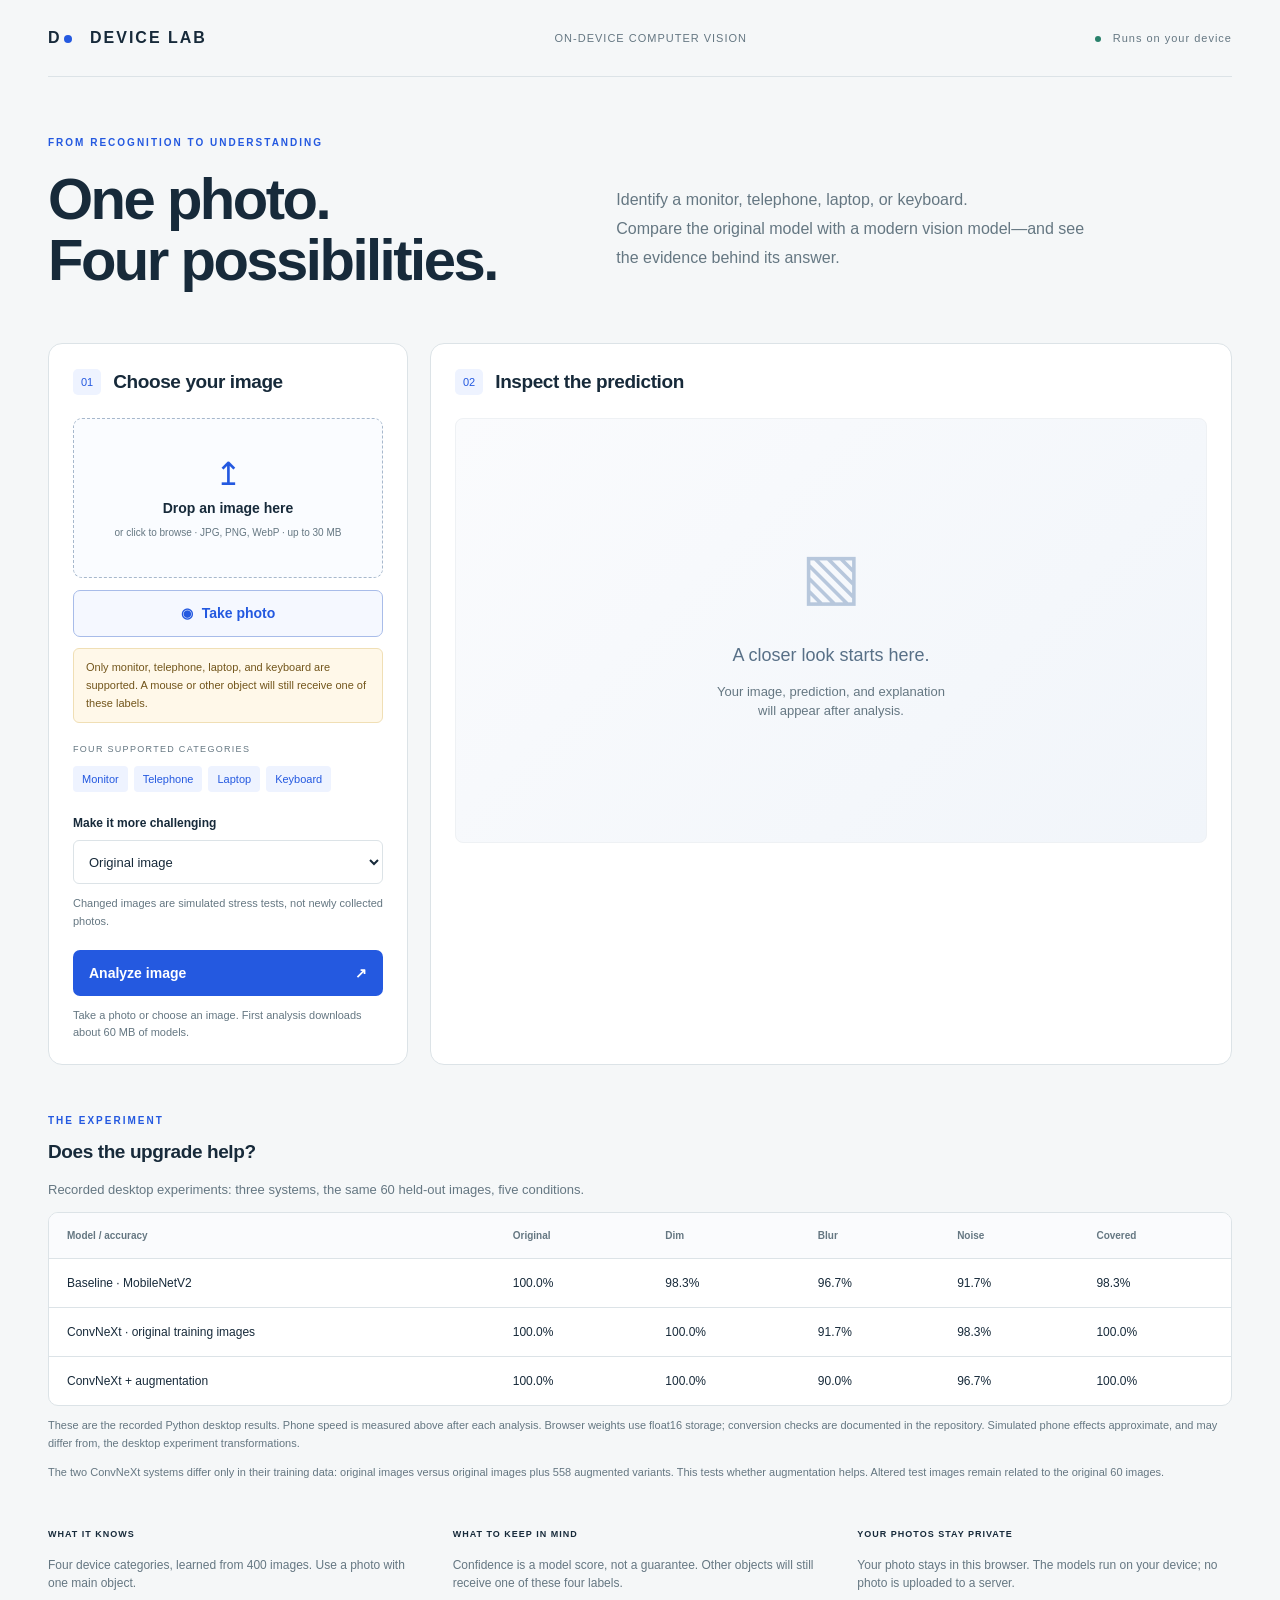
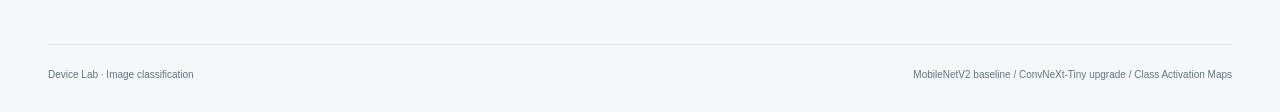
==== phone-site/index.html @ e1032401 "Publish Device Lab browser classifier and reproducible experiments" ====
<!doctype html>
<html lang="en"><head><meta charset="utf-8"><meta name="viewport" content="width=device-width,initial-scale=1"><title>Device Lab · Computer Vision</title><link rel="stylesheet" href="./assets/style.css?v=3"></head>
<body><div class="shell"><header><a class="brand" href="./">D<span class="brand-dot"></span> DEVICE LAB</a><span class="course">ON-DEVICE COMPUTER VISION</span><span class="local"><i></i> Runs on your device</span></header>
<main><div class="intro"><p class="eyebrow">FROM RECOGNITION TO UNDERSTANDING</p><h1>One photo.<br>Four possibilities.</h1><p class="lede">Identify a monitor, telephone, laptop, or keyboard.<br>Compare the original model with a modern vision model—and see the evidence behind its answer.</p></div>
<div class="workspace"><section class="panel input-panel"><div class="panel-heading"><span class="step">01</span><h2>Choose your image</h2></div><label class="upload" id="dropzone" tabindex="0"><input id="file" type="file" accept="image/*"><span class="upload-icon">↥</span><strong id="filename">Drop an image here</strong><span>or click to browse · JPG, PNG, WebP · up to 30 MB</span></label><label class="camera-button" tabindex="0" id="camera-button"><input id="camera" type="file" accept="image/*" capture="environment"><span aria-hidden="true">◉</span> Take photo</label><p class="supported-note">Only monitor, telephone, laptop, and keyboard are supported. A mouse or other object will still receive one of these labels.</p><div class="sample-label">FOUR SUPPORTED CATEGORIES</div><div class="category-chips"><span>Monitor</span><span>Telephone</span><span>Laptop</span><span>Keyboard</span></div><label class="field-label" for="condition">Make it more challenging</label><select id="condition"><option value="clean">Original image</option><option value="dim">Dim lighting</option><option value="blur">Blur</option><option value="noise">Image noise</option><option value="occlusion">Partly covered</option></select><p class="hint">Changed images are simulated stress tests, not newly collected photos.</p><button class="primary" id="predict">Analyze image <span>↗</span></button><p class="status" id="status" role="status" aria-live="polite">Take a photo or choose an image. First analysis downloads about 60 MB of models.</p></section>
<section class="panel output-panel"><div class="panel-heading"><span class="step">02</span><h2>Inspect the prediction</h2></div><div id="empty" class="empty"><div class="empty-symbol">▧</div><h3>A closer look starts here.</h3><p>Your image, prediction, and explanation<br>will appear after analysis.</p></div><div id="output" hidden><div class="image-pair"><figure><img id="input-image" alt="Image used by the models"><figcaption id="input-caption">Model input</figcaption></figure><figure><img id="heatmap-image" alt="Class activation map showing positive evidence for the modern model prediction"><figcaption>Modern model · evidence map</figcaption></figure></div><div class="verdicts"><div class="verdict"><span>BASELINE · MOBILENETV2</span><strong id="old-label"></strong><p id="old-detail"></p></div><div class="verdict modern"><span>CONVNEXT-TINY + AUGMENTATION</span><strong id="new-label"></strong><p id="new-detail"></p></div></div><div id="bars" class="bars"></div><p class="explain-note">The map explains the selected four-class label, even if the object is unsupported. Brighter areas show positive evidence for the modern model's chosen class. This is a Class Activation Map, not a precise object outline or proof of correctness.</p><p class="hint" id="runtime"></p><p class="hint" id="session-average"></p></div></section></div>
<section class="results-section"><div><p class="eyebrow">THE EXPERIMENT</p><h2>Does the upgrade help?</h2><p>Recorded desktop experiments: three systems, the same 60 held-out images, five conditions.</p></div><div class="table-wrap"><table><thead><tr><th>Model / accuracy</th><th>Original</th><th>Dim</th><th>Blur</th><th>Noise</th><th>Covered</th></tr></thead><tbody id="metrics"><tr><td colspan="6">Loading recorded results…</td></tr></tbody></table></div><p class="hint" id="benchmark"></p><p class="hint">The two ConvNeXt systems differ only in their training data: original images versus original images plus 558 augmented variants. This tests whether augmentation helps. Altered test images remain related to the original 60 images.</p></section>
<section class="notes"><div><span>WHAT IT KNOWS</span><p>Four device categories, learned from 400 images. Use a photo with one main object.</p></div><div><span>WHAT TO KEEP IN MIND</span><p>Confidence is a model score, not a guarantee. Other objects will still receive one of these four labels.</p></div><div><span>YOUR PHOTOS STAY PRIVATE</span><p>Your photo stays in this browser. The models run on your device; no photo is uploaded to a server.</p></div></section></main><footer><span>Device Lab · Image classification</span><span>MobileNetV2 baseline / ConvNeXt-Tiny upgrade / Class Activation Maps</span></footer></div><script src="./assets/tf.min.js"></script><script src="./assets/tf-backend-wasm.js"></script><script type="module" src="./assets/app.mjs?v=3"></script></body></html>
---- phone-site/assets/style.css ----
:root{--ink:#172a3a;--muted:#657782;--line:#dce3e7;--blue:#2459e0;--paper:#f5f7f8}*{box-sizing:border-box}body{margin:0;background:var(--paper);color:var(--ink);font:15px/1.5 'Segoe UI',Arial,sans-serif}.shell{max-width:1280px;margin:auto;padding:0 48px}header{display:flex;align-items:center;justify-content:space-between;padding:26px 0;border-bottom:1px solid var(--line);gap:20px}.brand{font-size:16px;letter-spacing:2px;font-weight:800;text-decoration:none;color:var(--ink);white-space:nowrap}.brand-dot{display:inline-block;width:8px;height:8px;background:var(--blue);border-radius:50%;margin:0 12px 0 2px}.course,.local{font-size:11px;letter-spacing:1px;color:var(--muted)}.local i{display:inline-block;width:6px;height:6px;background:#29816b;border-radius:50%;margin-right:8px}.intro{padding:48px 0 32px;position:relative}.eyebrow{font-size:10px;letter-spacing:2px;color:var(--blue);font-weight:700}h1{font-size:58px;line-height:1.06;letter-spacing:-2.5px;margin:18px 0 20px;font-weight:650}.lede{position:absolute;left:48%;top:93px;color:var(--muted);font-size:16px;line-height:1.8;max-width:480px}.workspace{display:grid;grid-template-columns:360px 1fr;gap:22px}.panel{background:white;border:1px solid var(--line);border-radius:14px;padding:24px}.panel-heading{display:flex;align-items:center;gap:12px;margin-bottom:22px}.step{color:var(--blue);font-size:11px;background:#eef3ff;padding:5px 8px;border-radius:5px}h2{font-size:19px;font-weight:650;letter-spacing:-.4px;margin:0}.upload{display:flex;position:relative;flex-direction:column;align-items:center;justify-content:center;min-height:160px;border:1px dashed #a7b8cc;border-radius:9px;background:#fafcff;cursor:pointer;text-align:center;padding:16px;gap:6px}.upload:hover,.upload.dragover{background:#edf3ff;border-color:var(--blue)}.upload input{position:absolute;width:1px;height:1px;opacity:0}.upload-icon{font-size:32px;color:var(--blue);line-height:1.1}.upload strong{font-size:14px;max-width:250px;overflow:hidden;text-overflow:ellipsis;white-space:nowrap}.upload>span:last-child{font-size:10px;color:var(--muted)}.sample-label{font-size:9px;letter-spacing:1.3px;color:var(--muted);margin:20px 0 9px}.samples{display:grid;grid-template-columns:repeat(4,1fr);gap:7px}.sample{padding:5px 4px;border:1px solid var(--line);background:white;border-radius:6px;cursor:pointer;color:var(--muted);font-size:9px}.sample img{width:100%;height:44px;object-fit:cover;border-radius:3px;display:block;margin-bottom:4px}.sample.active{border-color:var(--blue);background:#eef3ff;color:var(--blue)}.field-label{display:block;margin:22px 0 8px;font-size:12px;font-weight:600}select{width:100%;padding:11px;border:1px solid var(--line);border-radius:6px;background:white;color:var(--ink);font:inherit;font-size:13px}.hint{font-size:11px;color:var(--muted);line-height:1.6}.primary{display:flex;justify-content:space-between;align-items:center;width:100%;background:var(--blue);color:white;border:0;border-radius:7px;padding:13px 16px;margin-top:20px;font-size:14px;font-weight:600;cursor:pointer}.primary:hover{background:#1947bf}.primary:disabled{opacity:.55;cursor:wait}.status{font-size:11px;color:var(--muted);min-height:32px;margin-bottom:0}.status.error{color:#a72c35}.empty{min-height:425px;display:flex;align-items:center;justify-content:center;flex-direction:column;text-align:center;background:linear-gradient(135deg,#fafbfd,#f1f5fa);border:1px solid #eef1f4;border-radius:8px;color:var(--muted)}.empty-symbol{font-size:64px;font-weight:200;color:#b7c7dc}.empty h3{font-size:18px;font-weight:500;color:#587087;margin-bottom:0}.empty p{font-size:13px}.image-pair{display:grid;grid-template-columns:1fr 1fr;gap:12px}figure{margin:0}figure img{width:100%;aspect-ratio:1;object-fit:contain;background:#eef1f5;border-radius:7px}figcaption{font-size:10px;color:var(--muted);padding:6px 0}.verdicts{display:grid;grid-template-columns:1fr 1fr;gap:12px;margin:12px 0 16px}.verdict{border:1px solid var(--line);border-radius:7px;padding:12px}.verdict>span{font-size:8px;letter-spacing:.8px;display:block;color:var(--muted)}.verdict strong{font-size:21px;text-transform:capitalize}.verdict p{font-size:10px;margin:3px 0 0;color:var(--muted)}.verdict.modern{background:#eff4ff;border-color:#c5d5ff}.verdict.modern strong{color:var(--blue)}.bar-row{display:grid;grid-template-columns:80px 1fr 40px;align-items:center;gap:10px;font-size:10px;margin:5px 0}.bar-track{background:#edf1f5;height:5px;border-radius:5px;overflow:hidden}.bar-track div{height:100%;background:var(--blue)}.bar-value{text-align:right;color:var(--muted)}.explain-note{font-size:11px;color:var(--muted);border-top:1px solid var(--line);padding-top:12px;margin-bottom:0}.results-section{margin-top:48px}.results-section>div:first-child>p:last-child{color:var(--muted);font-size:13px}.table-wrap{overflow:auto;background:white;border:1px solid var(--line);border-radius:10px}table{border-collapse:collapse;width:100%;font-size:12px;text-align:left;white-space:nowrap}th,td{padding:15px 18px;border-bottom:1px solid var(--line)}th{font-size:10px;font-weight:600;color:var(--muted);background:#fafbfd}tbody tr:last-child td{border-bottom:0}.notes{display:grid;grid-template-columns:repeat(3,1fr);gap:30px;margin:40px 0}.notes span{font-size:9px;letter-spacing:1px;font-weight:700}.notes p{font-size:12px;color:var(--muted)}footer{display:flex;justify-content:space-between;border-top:1px solid var(--line);padding:22px 0 30px;font-size:10px;color:var(--muted);gap:20px}:focus-visible{outline:3px solid #91adff;outline-offset:3px}[hidden]{display:none!important}@media(min-width:1500px){.shell{max-width:1400px}.workspace{grid-template-columns:400px 1fr}.lede{left:45%}}@media(max-width:900px){.shell{padding:0 22px}.course{display:none}.lede{position:static;max-width:none}.intro{padding-top:30px}h1{font-size:46px}.workspace{grid-template-columns:1fr}.empty{min-height:260px}.notes{grid-template-columns:1fr;gap:12px}footer{flex-direction:column}.results-section{margin-top:28px}}@media(prefers-reduced-motion:no-preference){.panel{animation:appear .4s ease-out}@keyframes appear{from{opacity:.4;transform:translateY(8px)}to{opacity:1;transform:none}}}

.camera-button{position:relative;display:flex;align-items:center;justify-content:center;gap:9px;width:100%;padding:12px;margin-top:12px;border:1px solid #a8bce9;color:#2459e0;border-radius:7px;font-weight:600;font-size:14px;cursor:pointer;background:#f5f8ff;min-height:46px}.camera-button input{position:absolute;width:1px;height:1px;opacity:0}.camera-button:hover{background:#eaf0ff}.supported-note{font-size:11px;line-height:1.6;padding:10px 12px;background:#fff8e9;border:1px solid #f0dfb5;border-radius:6px;color:#72551b}.primary{min-height:46px}select{min-height:44px}@media(max-width:480px){.shell{padding:0 14px}header{padding:18px 0}.brand{font-size:13px}.local{font-size:9px;letter-spacing:0}.panel{padding:17px}h1{font-size:40px}.lede{font-size:14px}.image-pair{gap:8px}.verdicts{grid-template-columns:1fr}.verdict strong{font-size:22px}th,td{padding:12px}.intro{padding-bottom:20px}}

.category-chips{display:flex;flex-wrap:wrap;gap:6px}.category-chips span{padding:5px 9px;background:#eef3ff;color:#2459e0;border-radius:4px;font-size:11px}.status{overflow-wrap:anywhere}.runtime-warning{color:#805900}body{overflow-x:hidden}header{flex-wrap:wrap}.model-progress{accent-color:#2459e0}
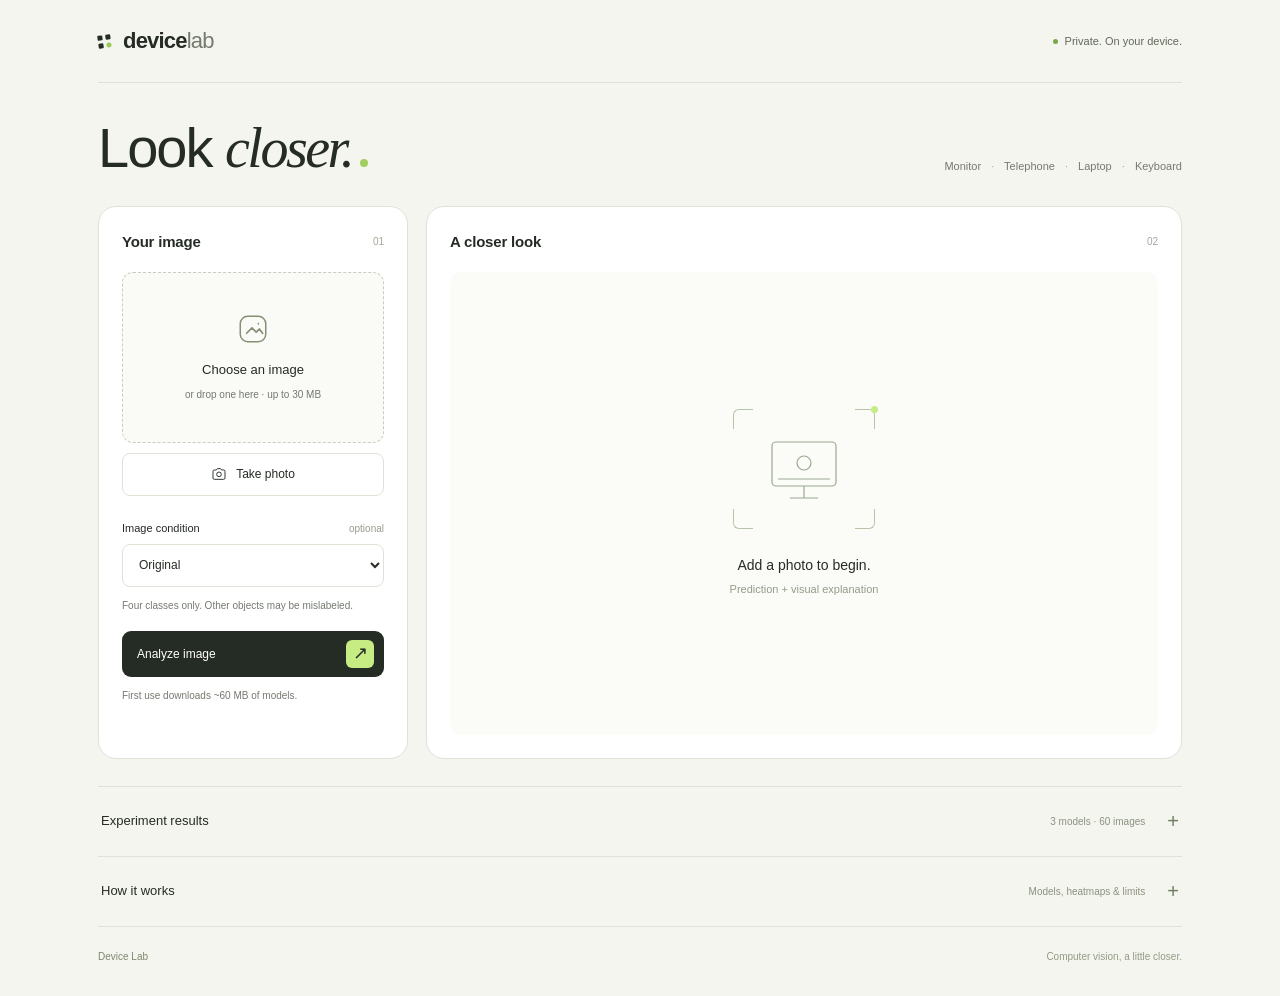
==== commit b41c1825: "Simplify Device Lab with a focused photo workspace and expandable details" ====
--- a/phone-site/index.html
+++ b/phone-site/index.html
@@ -1,8 +1,86 @@
-<!doctype html>
-<html lang="en"><head><meta charset="utf-8"><meta name="viewport" content="width=device-width,initial-scale=1"><title>Device Lab · Computer Vision</title><link rel="stylesheet" href="./assets/style.css?v=3"></head>
-<body><div class="shell"><header><a class="brand" href="./">D<span class="brand-dot"></span> DEVICE LAB</a><span class="course">ON-DEVICE COMPUTER VISION</span><span class="local"><i></i> Runs on your device</span></header>
-<main><div class="intro"><p class="eyebrow">FROM RECOGNITION TO UNDERSTANDING</p><h1>One photo.<br>Four possibilities.</h1><p class="lede">Identify a monitor, telephone, laptop, or keyboard.<br>Compare the original model with a modern vision model—and see the evidence behind its answer.</p></div>
-<div class="workspace"><section class="panel input-panel"><div class="panel-heading"><span class="step">01</span><h2>Choose your image</h2></div><label class="upload" id="dropzone" tabindex="0"><input id="file" type="file" accept="image/*"><span class="upload-icon">↥</span><strong id="filename">Drop an image here</strong><span>or click to browse · JPG, PNG, WebP · up to 30 MB</span></label><label class="camera-button" tabindex="0" id="camera-button"><input id="camera" type="file" accept="image/*" capture="environment"><span aria-hidden="true">◉</span> Take photo</label><p class="supported-note">Only monitor, telephone, laptop, and keyboard are supported. A mouse or other object will still receive one of these labels.</p><div class="sample-label">FOUR SUPPORTED CATEGORIES</div><div class="category-chips"><span>Monitor</span><span>Telephone</span><span>Laptop</span><span>Keyboard</span></div><label class="field-label" for="condition">Make it more challenging</label><select id="condition"><option value="clean">Original image</option><option value="dim">Dim lighting</option><option value="blur">Blur</option><option value="noise">Image noise</option><option value="occlusion">Partly covered</option></select><p class="hint">Changed images are simulated stress tests, not newly collected photos.</p><button class="primary" id="predict">Analyze image <span>↗</span></button><p class="status" id="status" role="status" aria-live="polite">Take a photo or choose an image. First analysis downloads about 60 MB of models.</p></section>
-<section class="panel output-panel"><div class="panel-heading"><span class="step">02</span><h2>Inspect the prediction</h2></div><div id="empty" class="empty"><div class="empty-symbol">▧</div><h3>A closer look starts here.</h3><p>Your image, prediction, and explanation<br>will appear after analysis.</p></div><div id="output" hidden><div class="image-pair"><figure><img id="input-image" alt="Image used by the models"><figcaption id="input-caption">Model input</figcaption></figure><figure><img id="heatmap-image" alt="Class activation map showing positive evidence for the modern model prediction"><figcaption>Modern model · evidence map</figcaption></figure></div><div class="verdicts"><div class="verdict"><span>BASELINE · MOBILENETV2</span><strong id="old-label"></strong><p id="old-detail"></p></div><div class="verdict modern"><span>CONVNEXT-TINY + AUGMENTATION</span><strong id="new-label"></strong><p id="new-detail"></p></div></div><div id="bars" class="bars"></div><p class="explain-note">The map explains the selected four-class label, even if the object is unsupported. Brighter areas show positive evidence for the modern model's chosen class. This is a Class Activation Map, not a precise object outline or proof of correctness.</p><p class="hint" id="runtime"></p><p class="hint" id="session-average"></p></div></section></div>
-<section class="results-section"><div><p class="eyebrow">THE EXPERIMENT</p><h2>Does the upgrade help?</h2><p>Recorded desktop experiments: three systems, the same 60 held-out images, five conditions.</p></div><div class="table-wrap"><table><thead><tr><th>Model / accuracy</th><th>Original</th><th>Dim</th><th>Blur</th><th>Noise</th><th>Covered</th></tr></thead><tbody id="metrics"><tr><td colspan="6">Loading recorded results…</td></tr></tbody></table></div><p class="hint" id="benchmark"></p><p class="hint">The two ConvNeXt systems differ only in their training data: original images versus original images plus 558 augmented variants. This tests whether augmentation helps. Altered test images remain related to the original 60 images.</p></section>
-<section class="notes"><div><span>WHAT IT KNOWS</span><p>Four device categories, learned from 400 images. Use a photo with one main object.</p></div><div><span>WHAT TO KEEP IN MIND</span><p>Confidence is a model score, not a guarantee. Other objects will still receive one of these four labels.</p></div><div><span>YOUR PHOTOS STAY PRIVATE</span><p>Your photo stays in this browser. The models run on your device; no photo is uploaded to a server.</p></div></section></main><footer><span>Device Lab · Image classification</span><span>MobileNetV2 baseline / ConvNeXt-Tiny upgrade / Class Activation Maps</span></footer></div><script src="./assets/tf.min.js"></script><script src="./assets/tf-backend-wasm.js"></script><script type="module" src="./assets/app.mjs?v=3"></script></body></html>
+﻿<!doctype html>
+<html lang="en">
+<head>
+  <meta charset="utf-8">
+  <meta name="viewport" content="width=device-width,initial-scale=1">
+  <meta name="theme-color" content="#f5f5ef">
+  <meta name="description" content="Recognize four device categories, compare two vision models, and explore their visual evidence. Photos stay on your device.">
+  <title>Device Lab — Look closer.</title>
+  <link rel="stylesheet" href="./assets/style.css?v=4">
+</head>
+<body>
+<div class="shell">
+  <header class="topbar">
+    <a class="brand" href="./" aria-label="Device Lab home"><span class="brand-mark" aria-hidden="true"><i></i><i></i><i></i><i></i></span>device<span class="brand-light">lab</span></a>
+    <span class="privacy-tag"><i aria-hidden="true"></i>Private. On your device.</span>
+  </header>
+  <main>
+    <section class="intro" aria-labelledby="page-title">
+      <h1 id="page-title">Look <em>closer.</em><span class="title-dot" aria-hidden="true"></span></h1>
+      <p class="categories">Monitor <span>·</span> Telephone <span>·</span> Laptop <span>·</span> Keyboard</p>
+    </section>
+    <div class="workspace">
+      <section class="panel input-panel" aria-labelledby="input-title">
+        <div class="panel-heading"><h2 id="input-title">Your image</h2><span class="small-index">01</span></div>
+        <label class="upload" id="dropzone" tabindex="0" aria-label="Choose or drop an image">
+          <input id="file" type="file" accept="image/*">
+          <img id="selected-preview" alt="Selected image preview" hidden>
+          <span class="upload-symbol" aria-hidden="true"><svg viewBox="0 0 32 32" fill="none"><rect x="4" y="4" width="24" height="24" rx="7" stroke="currentColor" stroke-width="1.4"/><path d="M10 20l5-5 4 4 3-3 3 4M21 11h.01" stroke="currentColor" stroke-width="1.6" stroke-linecap="round" stroke-linejoin="round"/></svg></span>
+          <strong id="filename">Choose an image</strong>
+          <span class="upload-hint">or drop one here · up to 30 MB</span>
+        </label>
+        <label class="camera-button" id="camera-button" tabindex="0"><input id="camera" type="file" accept="image/*" capture="environment"><svg viewBox="0 0 24 24" fill="none" aria-hidden="true"><path d="M8 6l1.5-2h5L16 6h3a2 2 0 012 2v10a2 2 0 01-2 2H5a2 2 0 01-2-2V8a2 2 0 012-2h3z" stroke="currentColor" stroke-width="1.4"/><circle cx="12" cy="12.5" r="3.5" stroke="currentColor" stroke-width="1.4"/></svg>Take photo</label>
+        <div class="condition-row"><label for="condition">Image condition</label><span>optional</span></div>
+        <select id="condition"><option value="clean">Original</option><option value="dim">Dim lighting</option><option value="blur">Blur</option><option value="noise">Noise</option><option value="occlusion">Partly covered</option></select>
+        <p class="scope-note">Four classes only. Other objects may be mislabeled.</p>
+        <button class="primary" id="predict"><span>Analyze image</span><span class="button-arrow" aria-hidden="true">↗</span></button>
+        <p class="status" id="status" role="status" aria-live="polite">First use downloads ~60 MB of models.</p>
+      </section>
+      <section class="panel output-panel" id="result-panel" aria-labelledby="result-title">
+        <div class="panel-heading"><h2 id="result-title">A closer look</h2><span class="small-index">02</span></div>
+        <div id="empty" class="empty">
+          <div class="viewfinder" aria-hidden="true"><i></i><i></i><i></i><i></i><svg viewBox="0 0 100 80" fill="none"><rect x="18" y="13" width="64" height="44" rx="4" stroke="currentColor" stroke-width="1.2"/><path d="M50 57v12m-14 0h28M24 50h52" stroke="currentColor" stroke-width="1.2"/><circle cx="50" cy="34" r="7" stroke="currentColor" stroke-width="1.2"/></svg><span></span></div>
+          <p>Add a photo to begin.</p>
+          <span>Prediction + visual explanation</span>
+        </div>
+        <div id="output" hidden>
+          <div class="image-pair">
+            <figure><img id="input-image" alt="Image analyzed by the models"><figcaption id="input-caption">Original</figcaption></figure>
+            <figure><img id="heatmap-image" alt="Class Activation Map for the ConvNeXt prediction"><figcaption><span class="heat-scale" aria-hidden="true"></span>Class evidence</figcaption></figure>
+          </div>
+          <div class="verdicts">
+            <div class="verdict"><span>MobileNetV2 <small>baseline</small></span><strong id="old-label"></strong><p id="old-detail"></p></div>
+            <div class="verdict modern"><span>ConvNeXt-Tiny <small>+ augmentation</small></span><strong id="new-label"></strong><p id="new-detail"></p></div>
+          </div>
+          <p class="map-caption">Brighter areas = stronger evidence for the predicted class.</p>
+          <details class="detail-line"><summary>Class scores<span aria-hidden="true">+</span></summary><div id="bars" class="bars"></div></details>
+          <details class="detail-line"><summary>Speed & device<span aria-hidden="true">+</span></summary><p id="session-average" class="detail-text"></p><p id="runtime" class="detail-text"></p><p class="fine-print">Inference only; excludes downloads, photo decoding, and heatmap rendering.</p></details>
+        </div>
+      </section>
+    </div>
+    <section class="supporting" aria-label="Experiment and method details">
+      <details class="disclosure" id="experiments">
+        <summary><span>Experiment results</span><span class="summary-aside">3 models · 60 images <b aria-hidden="true">+</b></span></summary>
+        <div class="disclosure-body">
+          <p class="section-intro">Recorded desktop accuracy. The same held-out images, under five conditions.</p>
+          <div class="table-wrap"><table><thead><tr><th scope="col">Model</th><th scope="col">Original</th><th scope="col">Dim</th><th scope="col">Blur</th><th scope="col">Noise</th><th scope="col">Covered</th></tr></thead><tbody id="metrics"><tr><td colspan="6">Loading results…</td></tr></tbody></table></div>
+          <p class="detail-text">The ablation adds 558 training variations to the same ConvNeXt model. It did not improve mean stress accuracy in this run.</p>
+          <p class="fine-print" id="benchmark"></p>
+        </div>
+      </details>
+      <details class="disclosure" id="about">
+        <summary><span>How it works</span><span class="summary-aside">Models, heatmaps & limits <b aria-hidden="true">+</b></span></summary>
+        <div class="disclosure-body about-grid">
+          <div><h3>Two models, one photo</h3><p>MobileNetV2 is the baseline. ConvNeXt-Tiny uses a frozen pretrained backbone and a four-class head trained with extra image variations. The dataset contains 400 original images.</p></div>
+          <div><h3>Evidence, not certainty</h3><p>The Class Activation Map highlights positive evidence for ConvNeXt’s chosen label. It is not an object outline or proof of correctness. Confidence scores are uncalibrated.</p></div>
+          <div><h3>Private by design</h3><p>Models run in this browser using WebAssembly. Photos are not uploaded. Camera capture depends on the device and browser; image selection is always available.</p></div>
+          <div><h3>A few limits</h3><p>Only four categories are recognized. Effects such as blur and noise are simulated. A small test set and one training seed do not establish real-world reliability.</p></div>
+        </div>
+      </details>
+    </section>
+  </main>
+  <footer><span>Device Lab</span><span>Computer vision, a little closer.</span></footer>
+</div>
+<script src="./assets/tf.min.js"></script><script src="./assets/tf-backend-wasm.js"></script><script type="module" src="./assets/app.mjs?v=4"></script>
+</body>
+</html>
--- a/phone-site/assets/style.css
+++ b/phone-site/assets/style.css
@@ -1,5 +1 @@
-:root{--ink:#172a3a;--muted:#657782;--line:#dce3e7;--blue:#2459e0;--paper:#f5f7f8}*{box-sizing:border-box}body{margin:0;background:var(--paper);color:var(--ink);font:15px/1.5 'Segoe UI',Arial,sans-serif}.shell{max-width:1280px;margin:auto;padding:0 48px}header{display:flex;align-items:center;justify-content:space-between;padding:26px 0;border-bottom:1px solid var(--line);gap:20px}.brand{font-size:16px;letter-spacing:2px;font-weight:800;text-decoration:none;color:var(--ink);white-space:nowrap}.brand-dot{display:inline-block;width:8px;height:8px;background:var(--blue);border-radius:50%;margin:0 12px 0 2px}.course,.local{font-size:11px;letter-spacing:1px;color:var(--muted)}.local i{display:inline-block;width:6px;height:6px;background:#29816b;border-radius:50%;margin-right:8px}.intro{padding:48px 0 32px;position:relative}.eyebrow{font-size:10px;letter-spacing:2px;color:var(--blue);font-weight:700}h1{font-size:58px;line-height:1.06;letter-spacing:-2.5px;margin:18px 0 20px;font-weight:650}.lede{position:absolute;left:48%;top:93px;color:var(--muted);font-size:16px;line-height:1.8;max-width:480px}.workspace{display:grid;grid-template-columns:360px 1fr;gap:22px}.panel{background:white;border:1px solid var(--line);border-radius:14px;padding:24px}.panel-heading{display:flex;align-items:center;gap:12px;margin-bottom:22px}.step{color:var(--blue);font-size:11px;background:#eef3ff;padding:5px 8px;border-radius:5px}h2{font-size:19px;font-weight:650;letter-spacing:-.4px;margin:0}.upload{display:flex;position:relative;flex-direction:column;align-items:center;justify-content:center;min-height:160px;border:1px dashed #a7b8cc;border-radius:9px;background:#fafcff;cursor:pointer;text-align:center;padding:16px;gap:6px}.upload:hover,.upload.dragover{background:#edf3ff;border-color:var(--blue)}.upload input{position:absolute;width:1px;height:1px;opacity:0}.upload-icon{font-size:32px;color:var(--blue);line-height:1.1}.upload strong{font-size:14px;max-width:250px;overflow:hidden;text-overflow:ellipsis;white-space:nowrap}.upload>span:last-child{font-size:10px;color:var(--muted)}.sample-label{font-size:9px;letter-spacing:1.3px;color:var(--muted);margin:20px 0 9px}.samples{display:grid;grid-template-columns:repeat(4,1fr);gap:7px}.sample{padding:5px 4px;border:1px solid var(--line);background:white;border-radius:6px;cursor:pointer;color:var(--muted);font-size:9px}.sample img{width:100%;height:44px;object-fit:cover;border-radius:3px;display:block;margin-bottom:4px}.sample.active{border-color:var(--blue);background:#eef3ff;color:var(--blue)}.field-label{display:block;margin:22px 0 8px;font-size:12px;font-weight:600}select{width:100%;padding:11px;border:1px solid var(--line);border-radius:6px;background:white;color:var(--ink);font:inherit;font-size:13px}.hint{font-size:11px;color:var(--muted);line-height:1.6}.primary{display:flex;justify-content:space-between;align-items:center;width:100%;background:var(--blue);color:white;border:0;border-radius:7px;padding:13px 16px;margin-top:20px;font-size:14px;font-weight:600;cursor:pointer}.primary:hover{background:#1947bf}.primary:disabled{opacity:.55;cursor:wait}.status{font-size:11px;color:var(--muted);min-height:32px;margin-bottom:0}.status.error{color:#a72c35}.empty{min-height:425px;display:flex;align-items:center;justify-content:center;flex-direction:column;text-align:center;background:linear-gradient(135deg,#fafbfd,#f1f5fa);border:1px solid #eef1f4;border-radius:8px;color:var(--muted)}.empty-symbol{font-size:64px;font-weight:200;color:#b7c7dc}.empty h3{font-size:18px;font-weight:500;color:#587087;margin-bottom:0}.empty p{font-size:13px}.image-pair{display:grid;grid-template-columns:1fr 1fr;gap:12px}figure{margin:0}figure img{width:100%;aspect-ratio:1;object-fit:contain;background:#eef1f5;border-radius:7px}figcaption{font-size:10px;color:var(--muted);padding:6px 0}.verdicts{display:grid;grid-template-columns:1fr 1fr;gap:12px;margin:12px 0 16px}.verdict{border:1px solid var(--line);border-radius:7px;padding:12px}.verdict>span{font-size:8px;letter-spacing:.8px;display:block;color:var(--muted)}.verdict strong{font-size:21px;text-transform:capitalize}.verdict p{font-size:10px;margin:3px 0 0;color:var(--muted)}.verdict.modern{background:#eff4ff;border-color:#c5d5ff}.verdict.modern strong{color:var(--blue)}.bar-row{display:grid;grid-template-columns:80px 1fr 40px;align-items:center;gap:10px;font-size:10px;margin:5px 0}.bar-track{background:#edf1f5;height:5px;border-radius:5px;overflow:hidden}.bar-track div{height:100%;background:var(--blue)}.bar-value{text-align:right;color:var(--muted)}.explain-note{font-size:11px;color:var(--muted);border-top:1px solid var(--line);padding-top:12px;margin-bottom:0}.results-section{margin-top:48px}.results-section>div:first-child>p:last-child{color:var(--muted);font-size:13px}.table-wrap{overflow:auto;background:white;border:1px solid var(--line);border-radius:10px}table{border-collapse:collapse;width:100%;font-size:12px;text-align:left;white-space:nowrap}th,td{padding:15px 18px;border-bottom:1px solid var(--line)}th{font-size:10px;font-weight:600;color:var(--muted);background:#fafbfd}tbody tr:last-child td{border-bottom:0}.notes{display:grid;grid-template-columns:repeat(3,1fr);gap:30px;margin:40px 0}.notes span{font-size:9px;letter-spacing:1px;font-weight:700}.notes p{font-size:12px;color:var(--muted)}footer{display:flex;justify-content:space-between;border-top:1px solid var(--line);padding:22px 0 30px;font-size:10px;color:var(--muted);gap:20px}:focus-visible{outline:3px solid #91adff;outline-offset:3px}[hidden]{display:none!important}@media(min-width:1500px){.shell{max-width:1400px}.workspace{grid-template-columns:400px 1fr}.lede{left:45%}}@media(max-width:900px){.shell{padding:0 22px}.course{display:none}.lede{position:static;max-width:none}.intro{padding-top:30px}h1{font-size:46px}.workspace{grid-template-columns:1fr}.empty{min-height:260px}.notes{grid-template-columns:1fr;gap:12px}footer{flex-direction:column}.results-section{margin-top:28px}}@media(prefers-reduced-motion:no-preference){.panel{animation:appear .4s ease-out}@keyframes appear{from{opacity:.4;transform:translateY(8px)}to{opacity:1;transform:none}}}
-
-.camera-button{position:relative;display:flex;align-items:center;justify-content:center;gap:9px;width:100%;padding:12px;margin-top:12px;border:1px solid #a8bce9;color:#2459e0;border-radius:7px;font-weight:600;font-size:14px;cursor:pointer;background:#f5f8ff;min-height:46px}.camera-button input{position:absolute;width:1px;height:1px;opacity:0}.camera-button:hover{background:#eaf0ff}.supported-note{font-size:11px;line-height:1.6;padding:10px 12px;background:#fff8e9;border:1px solid #f0dfb5;border-radius:6px;color:#72551b}.primary{min-height:46px}select{min-height:44px}@media(max-width:480px){.shell{padding:0 14px}header{padding:18px 0}.brand{font-size:13px}.local{font-size:9px;letter-spacing:0}.panel{padding:17px}h1{font-size:40px}.lede{font-size:14px}.image-pair{gap:8px}.verdicts{grid-template-columns:1fr}.verdict strong{font-size:22px}th,td{padding:12px}.intro{padding-bottom:20px}}
-
-.category-chips{display:flex;flex-wrap:wrap;gap:6px}.category-chips span{padding:5px 9px;background:#eef3ff;color:#2459e0;border-radius:4px;font-size:11px}.status{overflow-wrap:anywhere}.runtime-warning{color:#805900}body{overflow-x:hidden}header{flex-wrap:wrap}.model-progress{accent-color:#2459e0}
+﻿:root{--paper:#f5f5ef;--ink:#252b25;--muted:#747a70;--line:#dfe2d7;--accent:#c6ec83;--soft:#f2f6e9;--white:#fff;--radius:18px}*{box-sizing:border-box}body{margin:0;background:var(--paper);color:var(--ink);font:14px/1.55 'Segoe UI',Arial,sans-serif;-webkit-font-smoothing:antialiased}button,input,select{font:inherit}button,a,label,summary,select{-webkit-tap-highlight-color:transparent}a{color:inherit}.shell{max-width:1160px;margin:auto;padding:0 38px}.topbar{display:flex;justify-content:space-between;align-items:center;border-bottom:1px solid var(--line);padding:24px 0}.brand{display:flex;gap:0;align-items:center;text-decoration:none;font-size:22px;font-weight:700;letter-spacing:-.8px}.brand-light{font-weight:400;color:var(--muted)}.brand-mark{display:grid;grid-template-columns:5px 5px;gap:3px;margin-right:12px;transform:rotate(-8deg)}.brand-mark i{width:5px;height:5px;background:var(--ink);border-radius:1px}.brand-mark i:last-child{background:#9bc957;border-radius:50%}.privacy-tag{display:flex;align-items:center;gap:7px;color:#60685b;font-size:11px}.privacy-tag i{height:5px;width:5px;border-radius:50%;background:#76a84b}.intro{padding:34px 0 26px;display:flex;align-items:flex-end;justify-content:space-between;gap:24px}h1{font-size:56px;line-height:1.1;letter-spacing:-2px;font-weight:500;margin:0}h1 em{font-family:Georgia,'Times New Roman',serif;font-weight:400;letter-spacing:-2.5px}.title-dot{display:inline-block;width:8px;height:8px;border-radius:50%;background:#a2cd60;margin-left:8px}.categories{color:var(--muted);font-size:11px;margin:0 0 5px;white-space:nowrap}.categories span{padding:0 7px;color:#a5ad9b}.workspace{display:grid;grid-template-columns:310px minmax(0,1fr);gap:18px;align-items:stretch}.panel{background:var(--white);border:1px solid var(--line);border-radius:var(--radius);padding:23px}.panel-heading{display:flex;align-items:center;justify-content:space-between;margin-bottom:19px}h2{font-size:15px;letter-spacing:-.2px;margin:0;font-weight:600}.small-index{font-size:10px;color:#a0a899;font-variant-numeric:tabular-nums}.upload{display:flex;flex-direction:column;align-items:center;justify-content:center;gap:7px;min-height:171px;padding:18px 12px;position:relative;border:1px dashed #c8cebf;border-radius:11px;background:#fafbf7;cursor:pointer;transition:background .15s,border-color .15s}.upload:hover,.upload.dragover{background:var(--soft);border-color:#8ba364}.upload input,.camera-button input{position:absolute;width:1px;height:1px;opacity:0}.upload-symbol svg{width:34px;height:34px;color:#839075;display:block;margin:0 0 7px}.upload strong{font-size:13px;font-weight:500;max-width:100%;overflow:hidden;text-overflow:ellipsis;white-space:nowrap}.upload-hint{font-size:10px;color:var(--muted)}#selected-preview{width:100%;height:135px;object-fit:contain;border-radius:6px}.upload.has-photo{padding:10px;gap:6px}.upload.has-photo .upload-symbol,.upload.has-photo .upload-hint{display:none}.upload.has-photo strong{font-size:10px;color:var(--muted)}.camera-button{position:relative;display:flex;justify-content:center;align-items:center;gap:9px;min-height:43px;margin-top:10px;padding:10px;border:1px solid var(--line);border-radius:8px;background:white;cursor:pointer;font-size:12px;font-weight:500}.camera-button svg{height:16px;width:16px}.camera-button:hover{background:#f8faf4}.condition-row{display:flex;justify-content:space-between;align-items:center;font-size:11px;margin:24px 0 7px}.condition-row label{font-weight:500}.condition-row>span{font-size:10px;color:#959c8c}select{display:block;width:100%;padding:10px 12px;min-height:43px;border:1px solid var(--line);border-radius:8px;color:var(--ink);background:#fff;font-size:12px;cursor:pointer}.scope-note{font-size:10px;color:var(--muted);line-height:1.6;margin:11px 0 17px}.primary{display:flex;align-items:center;justify-content:space-between;min-height:46px;padding:9px 10px 9px 15px;width:100%;background:var(--ink);border:0;color:#fff;border-radius:9px;font-size:12px;font-weight:500;cursor:pointer;transition:background .15s}.primary:hover{background:#3b4532}.button-arrow{display:grid;place-items:center;width:28px;height:28px;border-radius:6px;background:var(--accent);color:var(--ink);font-size:18px}.primary:disabled{opacity:.6;cursor:progress}.status{font-size:10px;color:var(--muted);line-height:1.5;overflow-wrap:anywhere;min-height:29px;margin:11px 0 0}.status.error{color:#a43b31}.empty{min-height:463px;display:flex;align-items:center;justify-content:center;flex-direction:column;background:#fbfcf8;border-radius:11px}.viewfinder{position:relative;width:142px;height:120px;margin-bottom:26px;color:#9ca891}.viewfinder svg{position:absolute;width:100px;height:80px;left:21px;top:20px}.viewfinder>i{position:absolute;width:20px;height:20px;border-color:#b8c4aa;border-style:solid}.viewfinder>i:nth-child(1){left:0;top:0;border-width:1px 0 0 1px;border-radius:6px 0 0}.viewfinder>i:nth-child(2){right:0;top:0;border-width:1px 1px 0 0;border-radius:0 6px 0 0}.viewfinder>i:nth-child(3){left:0;bottom:0;border-width:0 0 1px 1px;border-radius:0 0 0 6px}.viewfinder>i:nth-child(4){right:0;bottom:0;border-width:0 1px 1px 0;border-radius:0 0 6px}.viewfinder>span{position:absolute;right:-3px;top:-3px;width:7px;height:7px;border-radius:50%;background:var(--accent)}.empty p{font-size:14px;font-weight:500;margin:0 0 4px}.empty>span{font-size:11px;color:#929b88}.image-pair{display:grid;grid-template-columns:1fr 1fr;gap:12px}figure{margin:0;min-width:0}figure img{display:block;width:100%;aspect-ratio:1;object-fit:contain;border-radius:9px;background:#f4f5f0}figcaption{display:flex;align-items:center;gap:7px;color:var(--muted);font-size:10px;margin-top:7px}.heat-scale{height:5px;width:31px;border-radius:3px;background:linear-gradient(90deg,#170c35,#8c2981,#e55c30,#f5ef85)}.verdicts{display:grid;grid-template-columns:1fr 1fr;gap:12px;margin-top:19px}.verdict{padding:12px 13px;border:1px solid var(--line);border-radius:9px;min-width:0}.verdict>span{font-size:10px;color:#6c7564;display:block;line-height:1.5}.verdict small{font-size:9px;color:#939b8c;display:block}.verdict strong{font-family:Georgia,'Times New Roman',serif;display:block;font-size:27px;font-weight:400;line-height:1.2;margin-top:7px;text-transform:capitalize;overflow-wrap:anywhere}.verdict p{font-size:10px;color:var(--muted);margin:7px 0 0;font-variant-numeric:tabular-nums}.verdict.modern{background:var(--soft);border-color:#d8e5c6}.map-caption{font-size:10px;color:var(--muted);margin:12px 0 18px}.detail-line{border-top:1px solid #edf0e7}.detail-line>summary{display:flex;justify-content:space-between;align-items:center;font-size:11px;color:#66715b;padding:10px 0;cursor:pointer;list-style:none}.detail-line>summary>span{font-size:14px;color:#879477}.detail-line[open]>summary>span{transform:rotate(45deg)}summary::-webkit-details-marker{display:none}.bars{padding:2px 0 12px}.bar-row{display:grid;grid-template-columns:70px minmax(0,1fr) 38px;align-items:center;gap:10px;font-size:10px;margin:7px 0}.bar-track{height:4px;border-radius:4px;background:#edf1e5;overflow:hidden}.bar-track>div{height:100%;background:#88ad52;border-radius:4px}.bar-value{text-align:right;color:var(--muted);font-variant-numeric:tabular-nums}.detail-text,.fine-print{font-size:11px;color:#6e7865;line-height:1.7;margin:7px 0 12px}.fine-print{font-size:10px;color:#8c9484}.supporting{margin-top:27px}.disclosure{border-top:1px solid var(--line)}.disclosure:last-child{border-bottom:1px solid var(--line)}.disclosure>summary{display:flex;align-items:center;justify-content:space-between;gap:20px;padding:19px 3px;cursor:pointer;list-style:none;font-size:13px;font-weight:500}.summary-aside{font-size:10px;color:#8a9281;font-weight:400;display:flex;align-items:center;gap:22px}.summary-aside b{font-size:20px;font-weight:300;color:#6f7d61;transition:transform .15s}.disclosure[open] .summary-aside b{transform:rotate(45deg)}.disclosure-body{padding:0 3px 18px}.section-intro{font-size:12px;color:var(--muted);margin:0 0 16px}.table-wrap{max-width:100%;overflow:auto;border:1px solid var(--line);border-radius:9px;background:#fff}table{border-collapse:collapse;width:100%;font-size:11px;text-align:left;white-space:nowrap}th,td{padding:13px 15px;border-bottom:1px solid #e9ede1;font-weight:400;font-variant-numeric:tabular-nums}th{font-size:10px;color:#7b8570;background:#fafbf6}th:first-child,td:first-child{min-width:205px}tbody tr:last-child td{border-bottom:0}tbody tr:last-child{background:#f1f5e9}.about-grid{display:grid;grid-template-columns:1fr 1fr;gap:18px 40px;padding-top:4px}.about-grid h3{font-size:12px;margin:0 0 5px;font-weight:600}.about-grid p{font-size:11px;color:#7d8672;margin:0;line-height:1.8}footer{display:flex;justify-content:space-between;align-items:center;padding:22px 0 32px;color:#929b86;font-size:10px}footer span:first-child{color:#7d8870}a:focus-visible,button:focus-visible,label:focus-visible,summary:focus-visible,select:focus-visible{outline:2px solid #92b35d;outline-offset:4px}[hidden]{display:none!important}@media(max-width:850px){.shell{padding:0 24px}.intro{align-items:flex-start;flex-direction:column;gap:12px;padding:28px 0 24px}h1{font-size:50px}.workspace{grid-template-columns:280px minmax(0,1fr);gap:14px}.panel{padding:18px}.verdicts{gap:8px}.verdict{padding:10px}.verdict strong{font-size:23px}}@media(max-width:690px){.shell{padding:0 18px}.topbar{padding:18px 0}.brand{font-size:20px}.privacy-tag{font-size:9px}.intro{padding:27px 0 23px;gap:13px}h1{font-size:48px}.categories{font-size:10px;white-space:normal}.categories span{padding:0 5px}.workspace{grid-template-columns:1fr;gap:16px}.panel{padding:20px}.upload{min-height:148px}.camera-button{min-height:44px}.condition-row{margin-top:19px}.scope-note{margin-bottom:15px}.status{min-height:15px}.output-panel{scroll-margin-top:16px}body:not(.has-result) .output-panel{display:none}.verdicts{gap:10px}.verdict strong{font-size:27px}.verdict small{display:inline;margin-left:3px}.summary-aside{font-size:9px;gap:13px}.disclosure>summary{padding:18px 0;font-size:12px}.supporting{margin-top:23px}.about-grid{grid-template-columns:1fr;gap:19px}.map-caption{font-size:9px}.image-pair{gap:10px}footer{padding-bottom:24px}}@media(max-width:380px){.shell{padding:0 14px}.privacy-tag{font-size:8px}.panel{padding:17px}.verdict small{display:block;margin-left:0}.categories{font-size:9px}.summary-aside{font-size:8px;gap:8px}}@media(prefers-reduced-motion:no-preference){body.has-result #output{animation:appear .25s ease-out}@keyframes appear{from{opacity:.4;transform:translateY(5px)}to{opacity:1;transform:none}}}
